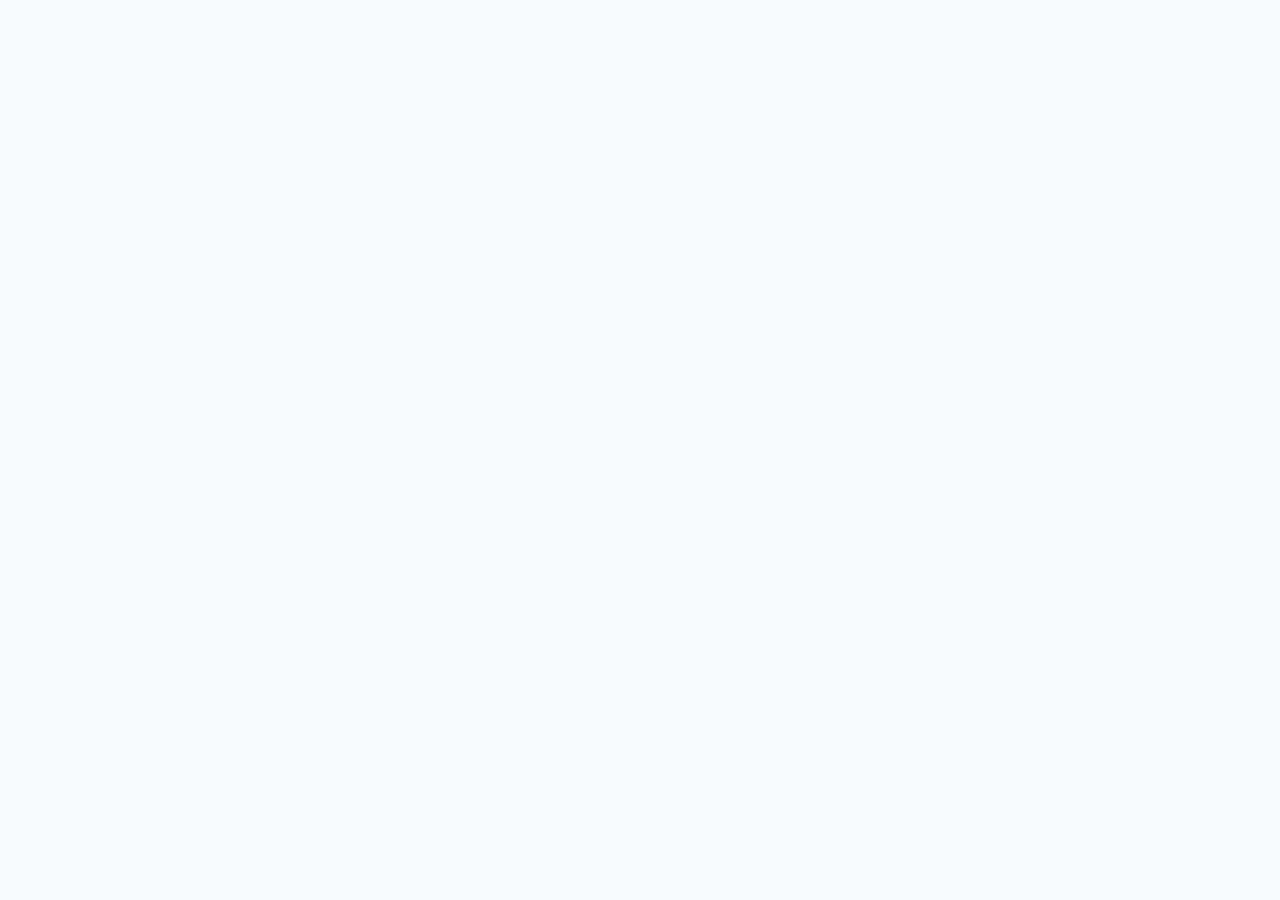
==== dashboard.html @ 974efc4f "first commit" ====
<!DOCTYPE html>
<html lang="en">
<head>
  <meta charset="UTF-8"/>
  <meta name="viewport" content="width=device-width, initial-scale=1.0"/>
  <title>GitHub Issues Tracker – Dashboard</title>
  <link rel="stylesheet" href="style.css" />
</head>
<body class="dashboard-body">

<nav class="navbar">
  <div class="nav-left">
    <img src="assets/github-logo.png" alt="GitHub Logo" class="nav-logo" />
    <span class="nav-brand">GitHub Issues Tracker</span>
  </div>
  <div class="nav-right">
    <div class="search-wrap">
      <svg width="14" height="14" viewBox="0 0 24 24" fill="none" stroke="#9CA3AF" stroke-width="2" stroke-linecap="round" stroke-linejoin="round">
        <circle cx="11" cy="11" r="8"/><line x1="21" y1="21" x2="16.65" y2="16.65"/>
      </svg>
      <input type="text" class="search-input" id="search-input" placeholder="Search issues..." oninput="onSearch()"/>
    </div>
    <button class="btn-new">+ New Issue</button>
  </div>
</nav>

<div class="main">
  <div class="tabs">
    <button class="tab active" data-tab="all"    onclick="setTab(this,'all')">All</button>
    <button class="tab"        data-tab="open"   onclick="setTab(this,'open')">Open</button>
    <button class="tab"        data-tab="closed" onclick="setTab(this,'closed')">Closed</button>
  </div>

  <div class="summary-bar">
    <div class="summary-left">
      <div class="summary-icon">
        <img src="assets/Aperture.png" alt="Issues Icon" />
      </div>
      <div>
        <div class="summary-num"><span id="count">0</span> Issues</div>
        <div class="summary-sub">Track and manage your project issues</div>
      </div>
    </div>
    <div class="legend">
      <div class="legend-item">
        <img src="assets/Open-Status.png" alt="Open" />
        Open
      </div>
      <div class="legend-item">
        <img src="assets/Closed-Status.png" alt="Closed" />
        Closed
      </div>
    </div>
  </div>

  <div class="spinner-wrap" id="spinner"><div class="spinner"></div></div>
  <div class="grid" id="grid" style="display:none;"></div>
  <div class="empty" id="empty" style="display:none;">No issues found.</div>
</div>

<div class="overlay" id="overlay" onclick="overlayClick(event)">
  <div class="modal" id="modal">
    <div class="modal-header-row">
      <span id="m-status" class="badge-status"></span>
      <span id="m-author-date" class="modal-author-date"></span>
    </div>
    <div class="modal-title" id="m-title"></div>
    <div class="modal-labels" id="m-labels"></div>
    <div class="modal-desc"   id="m-desc"></div>
    <div class="modal-meta">
      <div>
        <div class="meta-label">Assignee</div>
        <div class="meta-val" id="m-assignee"></div>
      </div>
      <div>
        <div class="meta-label">Priority</div>
        <div class="meta-val" id="m-priority"></div>
      </div>
    </div>
    <div class="modal-footer">
      <button class="btn-close" onclick="closeModal()">Close</button>
    </div>
  </div>
</div>

<script src="script.js"></script>
</body>
</html>
---- style.css ----
*, *::before, *::after {
  margin: 0; padding: 0; box-sizing: border-box;
}

body {
  font-family: -apple-system, BlinkMacSystemFont, "Segoe UI", Helvetica, Arial, sans-serif;
  font-size: 13px;
  background: #F8FAFC;
  color: #111827;
  min-height: 100vh;
}

body:not(.dashboard-body) {
  display: flex;
  align-items: center;
  justify-content: center;
}

.card {
  background: #ffffff;
  border: 1px solid #E4E4E7;
  border-radius: 8px;
  width: 340px;
  padding: 32px 28px 28px;
  display: flex;
  flex-direction: column;
  align-items: center;
}

.logo-wrap {
  width: 72px;
  height: 72px;
  border-radius: 50%;
  overflow: hidden;
  margin-bottom: 14px;
  border: 2px solid #E4E4E7;
  background: transparent;
  display: flex;
  align-items: center;
  justify-content: center;
}

.logo-wrap img {
  width: 100%;
  height: 100%;
  object-fit: cover;
  border-radius: 50%;
  display: block;
}

h1 {
  font-size: 18px;
  font-weight: 700;
  color: #111827;
  margin-bottom: 4px;
  text-align: center;
}

.subtitle {
  font-size: 13px;
  color: #6B7280;
  margin-bottom: 20px;
  text-align: center;
}

.error-box {
  display: none;
  width: 100%;
  background: #FEF2F2;
  border: 1px solid #FECACA;
  border-radius: 6px;
  padding: 8px 12px;
  font-size: 13px;
  color: #DC2626;
  margin-bottom: 12px;
  text-align: center;
}

.field {
  width: 100%;
  margin-bottom: 14px;
}

label {
  display: block;
  font-size: 13px;
  font-weight: 600;
  color: #374151;
  margin-bottom: 5px;
}

input[type="text"],
input[type="password"] {
  width: 100%;
  padding: 8px 10px;
  border: 1px solid #D1D5DB;
  border-radius: 6px;
  font-size: 13px;
  color: #111827;
  background: #fff;
  outline: none;
  transition: border-color 0.15s, box-shadow 0.15s;
}

input:focus {
  border-color: #4A00FF;
  box-shadow: 0 0 0 3px rgba(74,0,255,0.12);
}

input::placeholder { color: #9CA3AF; }

.hint {
  font-size: 11.5px;
  color: #4A00FF;
  margin-top: 4px;
  display: block;
}

.btn-signin {
  width: 100%;
  padding: 10px;
  background: #4A00FF;
  color: #fff;
  border: none;
  border-radius: 6px;
  font-size: 14px;
  font-weight: 600;
  cursor: pointer;
  margin-top: 4px;
  margin-bottom: 16px;
  transition: background 0.15s;
}

.btn-signin:hover { background: #3800cc; }

.or-row {
  width: 100%;
  display: flex;
  align-items: center;
  gap: 10px;
  margin-bottom: 16px;
}

.or-line { flex: 1; height: 1px; background: #E4E4E7; }
.or-text { font-size: 12px; color: #9CA3AF; white-space: nowrap; }

.demo-box {
  width: 100%;
  background: #F9FAFB;
  border: 1px dashed #D1D5DB;
  border-radius: 6px;
  padding: 12px 16px;
  text-align: center;
}

.demo-title { font-size: 12px; color: #9CA3AF; margin-bottom: 6px; }
.demo-box p { font-size: 13px; color: #374151; line-height: 1.7; }
.demo-box strong { color: #111827; }

/* ─── NAVBAR ─────────────────────────────────────── */

.navbar {
  background: #fff;
  border-bottom: 1px solid #E4E4E7;
  height: 56px;
  display: flex;
  align-items: center;
  justify-content: space-between;
  padding: 0 32px;
  position: sticky;
  top: 0;
  z-index: 50;
}

.nav-left { display: flex; align-items: center; gap: 10px; }
.nav-brand { font-size: 15px; font-weight: 700; color: #111827; }
.nav-logo { width: 28px; height: 28px; border-radius: 50%; object-fit: cover; display: block; }
.nav-right { display: flex; align-items: center; gap: 12px; }

/* ── FIX 1: Search icon overlap ── */
.search-wrap {
  position: relative;
  display: flex;
  align-items: center;
}

.search-wrap svg {
  position: absolute;
  left: 10px;
  pointer-events: none;
  z-index: 1;
}

.search-input {
  padding: 7px 12px 7px 34px; /* ← increased from 30px to 34px — icon no longer overlaps */
  border: 1px solid #D1D5DB;
  border-radius: 6px;
  font-size: 13px;
  color: #374151;
  background: #F9FAFB;
  width: 220px;
  outline: none;
  transition: border 0.15s, box-shadow 0.15s, width 0.2s;
}

.search-input::placeholder { color: #9CA3AF; }

.search-input:focus {
  border-color: #4A00FF;
  box-shadow: 0 0 0 3px rgba(74,0,255,0.10);
  background: #fff;
  width: 270px;
}

.btn-new {
  background: #4A00FF;
  color: #fff;
  border: none;
  border-radius: 6px;
  padding: 8px 16px;
  font-size: 13px;
  font-weight: 600;
  cursor: pointer;
  white-space: nowrap;
  transition: background 0.15s;
}

.btn-new:hover { background: #3800cc; }

/* ─── MAIN ───────────────────────────────────────── */

.main { max-width: 1200px; margin: 0 auto; padding: 28px 24px 60px; }

.tabs {
  display: inline-flex;
  background: #F3F4F6;
  border: 1px solid #E4E4E7;
  border-radius: 8px;
  padding: 4px;
  gap: 2px;
  margin-bottom: 24px;
}

.tab {
  padding: 6px 22px;
  border: none;
  border-radius: 6px;
  font-size: 13px;
  font-weight: 500;
  cursor: pointer;
  background: transparent;
  color: #6B7280;
  transition: all 0.15s;
}

.tab:hover { background: #E9EBEE; color: #111827; }
.tab.active { background: #4A00FF; color: #fff; }

/* ─── SUMMARY BAR ────────────────────────────────── */

.summary-bar {
  background: #fff;
  border: 1px solid #E4E4E7;
  border-radius: 8px;
  padding: 16px 20px;
  display: flex;
  align-items: center;
  justify-content: space-between;
  margin-bottom: 20px;
}

.summary-left { display: flex; align-items: center; gap: 14px; }

.summary-icon {
  width: 40px; height: 40px;
  border-radius: 50%;
  overflow: hidden;
  flex-shrink: 0;
  display: flex;
  align-items: center;
  justify-content: center;
  background: #EEF2FF;
}

.summary-icon img { width: 100%; height: 100%; object-fit: cover; border-radius: 50%; }
.summary-num { font-size: 16px; font-weight: 700; color: #111827; }
.summary-sub { font-size: 12px; color: #6B7280; margin-top: 2px; }

.legend { display: flex; align-items: center; gap: 16px; font-size: 13px; color: #374151; }
.legend-item { display: flex; align-items: center; gap: 6px; }
.legend-item img { width: 18px; height: 18px; object-fit: contain; display: block; flex-shrink: 0; }

/* ─── SPINNER ────────────────────────────────────── */

.spinner-wrap { display: flex; justify-content: center; padding: 80px 0; }
.spinner {
  width: 36px; height: 36px;
  border: 3px solid #E4E4E7;
  border-top-color: #4A00FF;
  border-radius: 50%;
  animation: spin 0.65s linear infinite;
}
@keyframes spin { to { transform: rotate(360deg); } }

/* ─── GRID ───────────────────────────────────────── */

.grid { display: grid; grid-template-columns: repeat(4, 1fr); gap: 16px; }

/* ─── CARDS ──────────────────────────────────────── */

.card {
  background: #fff;
  border: 1px solid #E4E4E7;
  border-radius: 8px;
  overflow: hidden;
  cursor: pointer;
  display: flex;
  flex-direction: column;
  transition: box-shadow 0.15s, transform 0.15s;
}

.card:hover { box-shadow: 0 4px 18px rgba(0,0,0,0.10); transform: translateY(-2px); }
.card.open   { border-top: 3px solid #00A96E; }
.card.closed { border-top: 3px solid #4A00FF; }

.card-body { padding: 14px 14px 10px; flex: 1; display: flex; flex-direction: column; }

.card-top {
  display: flex;
  align-items: center;
  justify-content: space-between;
  margin-bottom: 9px;
}

/* ── FIX 2: Badge is now image-only, no text ── */
.badge-status {
  display: inline-flex;
  align-items: center;
  justify-content: center;
  padding: 3px;
  border-radius: 20px;
  line-height: 1;
}

.badge-status img {
  width: 22px;
  height: 22px;
  object-fit: contain;
  display: block;
  flex-shrink: 0;
}


.badge-status.open   { background: #DCFCE7; }
.badge-status.closed { background: #EDE9FE; }

.badge-pri { font-size: 11px; font-weight: 600; padding: 3px 9px; border-radius: 20px; }
.pri-high   { background: #FEE2E2; color: #DC2626; }
.pri-medium { background: #FEF9C3; color: #92400E; }
.pri-low    { background: #F3F4F6; color: #6B7280; }

.card-title {
  font-size: 13px; font-weight: 700; color: #111827;
  line-height: 1.4; margin-bottom: 6px;
  display: -webkit-box; -webkit-line-clamp: 2; -webkit-box-orient: vertical; overflow: hidden;
}

.card-desc {
  font-size: 12px; color: #6B7280; line-height: 1.5; flex: 1;
  display: -webkit-box; -webkit-line-clamp: 2; -webkit-box-orient: vertical;
  overflow: hidden; margin-bottom: 10px;
}

.card-labels { display: flex; flex-wrap: wrap; gap: 4px; margin-bottom: 10px; }

.label-tag {
  font-size: 11px; font-weight: 500; padding: 2px 8px;
  border-radius: 20px; border: 1px solid transparent;
}

.lbl-bug           { background: #FEE2E2; color: #DC2626; border-color: #FECACA; }
.lbl-enhancement   { background: #DBEAFE; color: #1D4ED8; border-color: #BFDBFE; }
.lbl-help-wanted   { background: #DCFCE7; color: #15803D; border-color: #BBF7D0; }
.lbl-documentation { background: #FEF9C3; color: #92400E; border-color: #FDE68A; }
.lbl-default       { background: #F3F4F6; color: #374151; border-color: #E5E7EB; }

.card-foot {
  padding: 8px 14px 12px;
  border-top: 1px solid #F3F4F6;
  font-size: 11px; color: #6B7280;
  display: flex; flex-direction: column; gap: 2px;
}

.card-author { font-weight: 600; color: #374151; }
.empty { text-align: center; padding: 80px 0; font-size: 15px; color: #9CA3AF; }

/* ─── MODAL ──────────────────────────────────────── */

.overlay {
  display: none; position: fixed; inset: 0;
  background: rgba(17,24,39,0.45); z-index: 200;
  align-items: center; justify-content: center; padding: 20px;
}

.overlay.show { display: flex; }

.modal {
  background: #fff; border-radius: 10px; width: 100%;
  max-width: 460px; max-height: 90vh; overflow-y: auto; padding: 24px;
  box-shadow: 0 12px 40px rgba(0,0,0,0.18); animation: pop 0.18s ease;
}

@keyframes pop {
  from { opacity: 0; transform: scale(0.95) translateY(12px); }
  to   { opacity: 1; transform: scale(1) translateY(0); }
}

.modal-header-row { display: flex; align-items: center; gap: 8px; flex-wrap: wrap; margin-bottom: 10px; }
.modal-author-date { font-size: 12px; color: #6B7280; }

.modal-title { font-size: 19px; font-weight: 700; color: #111827; line-height: 1.4; margin-bottom: 12px; }
.modal-labels { display: flex; flex-wrap: wrap; gap: 5px; margin-bottom: 14px; }

.modal-desc {
  font-size: 14px; color: #374151; line-height: 1.75;
  border-top: 1px solid #F3F4F6; padding-top: 14px; margin-bottom: 16px;
}

.modal-meta {
  display: grid; grid-template-columns: 1fr 1fr; gap: 16px;
  border-top: 1px solid #F3F4F6; padding-top: 14px; margin-bottom: 16px;
}

.meta-label {
  font-size: 11px; font-weight: 700; text-transform: uppercase;
  letter-spacing: 0.06em; color: #9CA3AF; margin-bottom: 4px;
}

.meta-val { font-size: 14px; font-weight: 600; color: #111827; }
.modal-pri-badge { display: inline-block; font-size: 12px; font-weight: 700; padding: 3px 10px; border-radius: 20px; }
.modal-footer { display: flex; justify-content: flex-end; border-top: 1px solid #F3F4F6; padding-top: 14px; }

.btn-close {
  background: #4A00FF; color: #fff; border: none; border-radius: 6px;
  padding: 9px 24px; font-size: 14px; font-weight: 600; cursor: pointer; transition: background 0.15s;
}

.btn-close:hover { background: #3800cc; }

/* ─── MODAL BADGE with text ──────────────────────── */
.modal-badge-status {
  display: inline-flex;
  align-items: center;
  gap: 5px;
  font-size: 11px;
  font-weight: 600;
  padding: 3px 9px 3px 5px;
  border-radius: 20px;
}

.modal-badge-status img { width: 14px; height: 14px; object-fit: contain; }
.modal-badge-status.open   { background: #DCFCE7; color: #15803D; }
.modal-badge-status.closed { background: #EDE9FE; color: #6D28D9; }

/* ─── RESPONSIVE ─────────────────────────────────── */

@media (max-width: 1050px) { .grid { grid-template-columns: repeat(3, 1fr); } }
@media (max-width: 720px)  { .grid { grid-template-columns: repeat(2, 1fr); } }
@media (max-width: 480px)  {
  .grid { grid-template-columns: 1fr; }
  .navbar { padding: 0 16px; }
  .nav-brand { font-size: 13px; }
  .search-input { width: 130px; }
  .main { padding: 16px 12px 40px; }
}
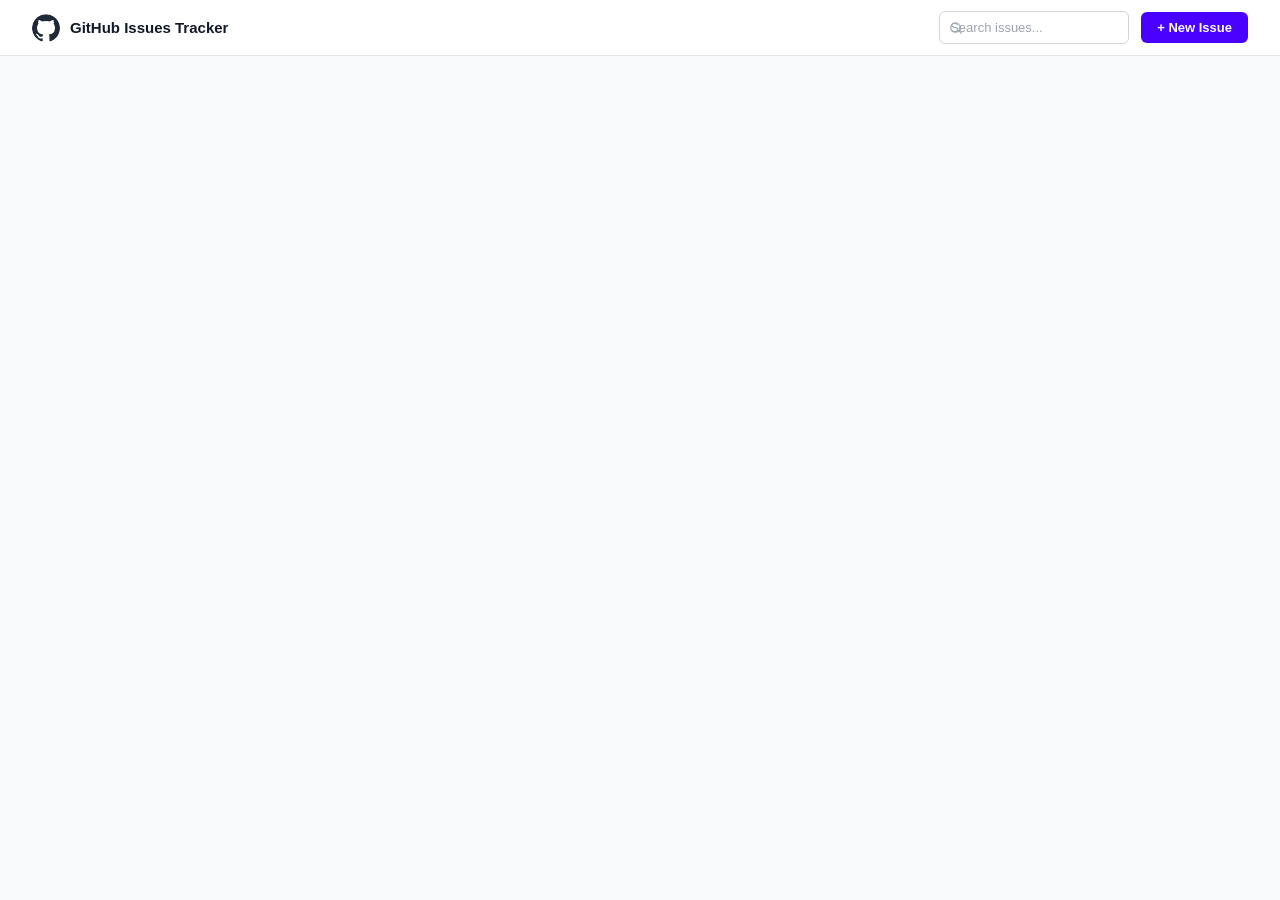
==== commit 0bea75e5: "adding the navbar and essentials" ====
--- a/dashboard.html
+++ b/dashboard.html
@@ -22,67 +22,4 @@
     </div>
     <button class="btn-new">+ New Issue</button>
   </div>
-</nav>
-
-<div class="main">
-  <div class="tabs">
-    <button class="tab active" data-tab="all"    onclick="setTab(this,'all')">All</button>
-    <button class="tab"        data-tab="open"   onclick="setTab(this,'open')">Open</button>
-    <button class="tab"        data-tab="closed" onclick="setTab(this,'closed')">Closed</button>
-  </div>
-
-  <div class="summary-bar">
-    <div class="summary-left">
-      <div class="summary-icon">
-        <img src="assets/Aperture.png" alt="Issues Icon" />
-      </div>
-      <div>
-        <div class="summary-num"><span id="count">0</span> Issues</div>
-        <div class="summary-sub">Track and manage your project issues</div>
-      </div>
-    </div>
-    <div class="legend">
-      <div class="legend-item">
-        <img src="assets/Open-Status.png" alt="Open" />
-        Open
-      </div>
-      <div class="legend-item">
-        <img src="assets/Closed-Status.png" alt="Closed" />
-        Closed
-      </div>
-    </div>
-  </div>
-
-  <div class="spinner-wrap" id="spinner"><div class="spinner"></div></div>
-  <div class="grid" id="grid" style="display:none;"></div>
-  <div class="empty" id="empty" style="display:none;">No issues found.</div>
-</div>
-
-<div class="overlay" id="overlay" onclick="overlayClick(event)">
-  <div class="modal" id="modal">
-    <div class="modal-header-row">
-      <span id="m-status" class="badge-status"></span>
-      <span id="m-author-date" class="modal-author-date"></span>
-    </div>
-    <div class="modal-title" id="m-title"></div>
-    <div class="modal-labels" id="m-labels"></div>
-    <div class="modal-desc"   id="m-desc"></div>
-    <div class="modal-meta">
-      <div>
-        <div class="meta-label">Assignee</div>
-        <div class="meta-val" id="m-assignee"></div>
-      </div>
-      <div>
-        <div class="meta-label">Priority</div>
-        <div class="meta-val" id="m-priority"></div>
-      </div>
-    </div>
-    <div class="modal-footer">
-      <button class="btn-close" onclick="closeModal()">Close</button>
-    </div>
-  </div>
-</div>
-
-<script src="script.js"></script>
-</body>
-</html>+</nav>
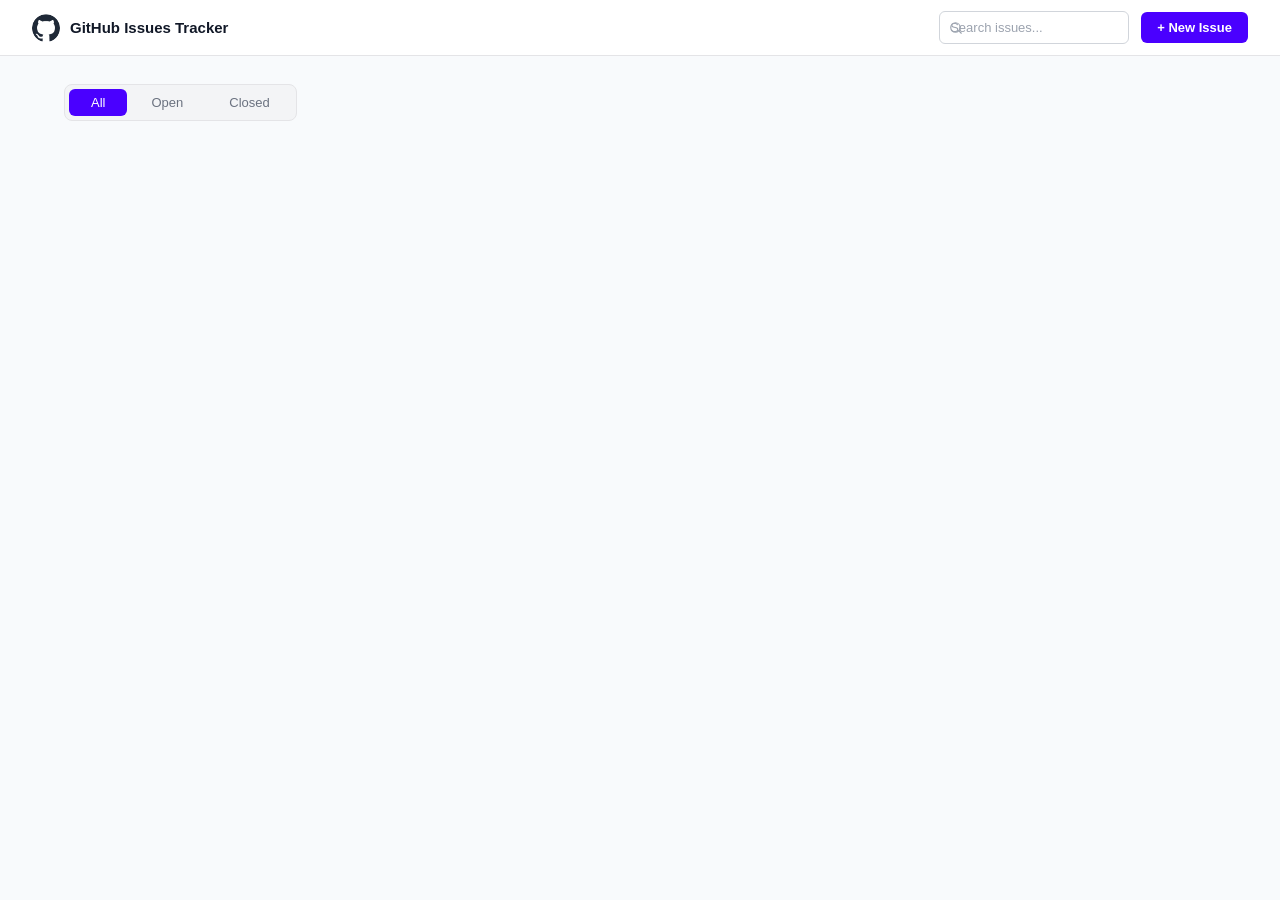
==== commit 9f6c117b: "adding the tab bar" ====
--- a/dashboard.html
+++ b/dashboard.html
@@ -22,4 +22,11 @@
     </div>
     <button class="btn-new">+ New Issue</button>
   </div>
-</nav>+</nav>
+
+<div class="main">
+  <div class="tabs">
+    <button class="tab active" data-tab="all"    onclick="setTab(this,'all')">All</button>
+    <button class="tab"        data-tab="open"   onclick="setTab(this,'open')">Open</button>
+    <button class="tab"        data-tab="closed" onclick="setTab(this,'closed')">Closed</button>
+  </div>
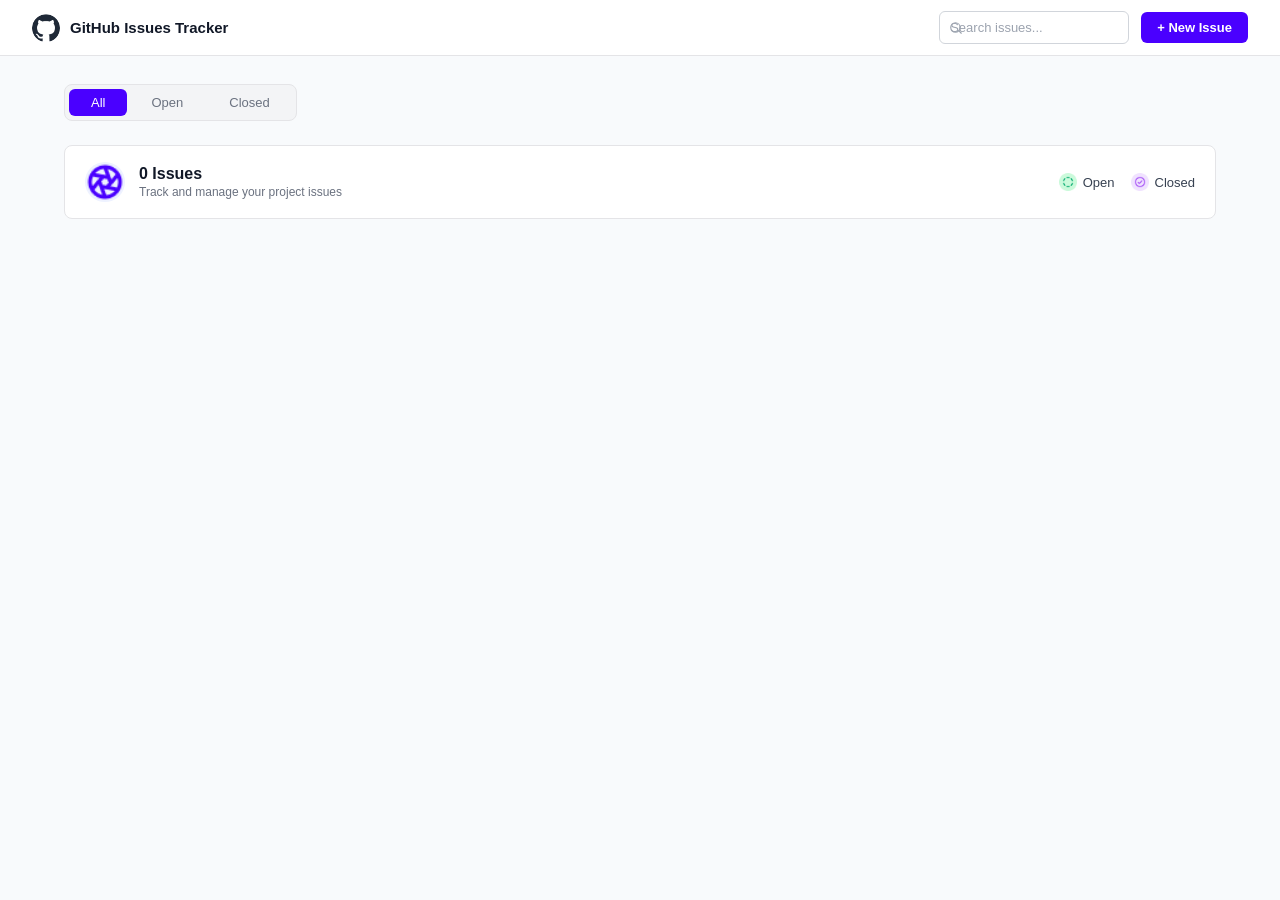
==== commit a491e1c7: "adding the summary bar" ====
--- a/dashboard.html
+++ b/dashboard.html
@@ -29,4 +29,26 @@
     <button class="tab active" data-tab="all"    onclick="setTab(this,'all')">All</button>
     <button class="tab"        data-tab="open"   onclick="setTab(this,'open')">Open</button>
     <button class="tab"        data-tab="closed" onclick="setTab(this,'closed')">Closed</button>
+  </div>
+
+  <div class="summary-bar">
+    <div class="summary-left">
+      <div class="summary-icon">
+        <img src="assets/Aperture.png" alt="Issues Icon" />
+      </div>
+      <div>
+        <div class="summary-num"><span id="count">0</span> Issues</div>
+        <div class="summary-sub">Track and manage your project issues</div>
+      </div>
+    </div>
+    <div class="legend">
+      <div class="legend-item">
+        <img src="assets/Open-Status.png" alt="Open" />
+        Open
+      </div>
+      <div class="legend-item">
+        <img src="assets/Closed-Status.png" alt="Closed" />
+        Closed
+      </div>
+    </div>
   </div>
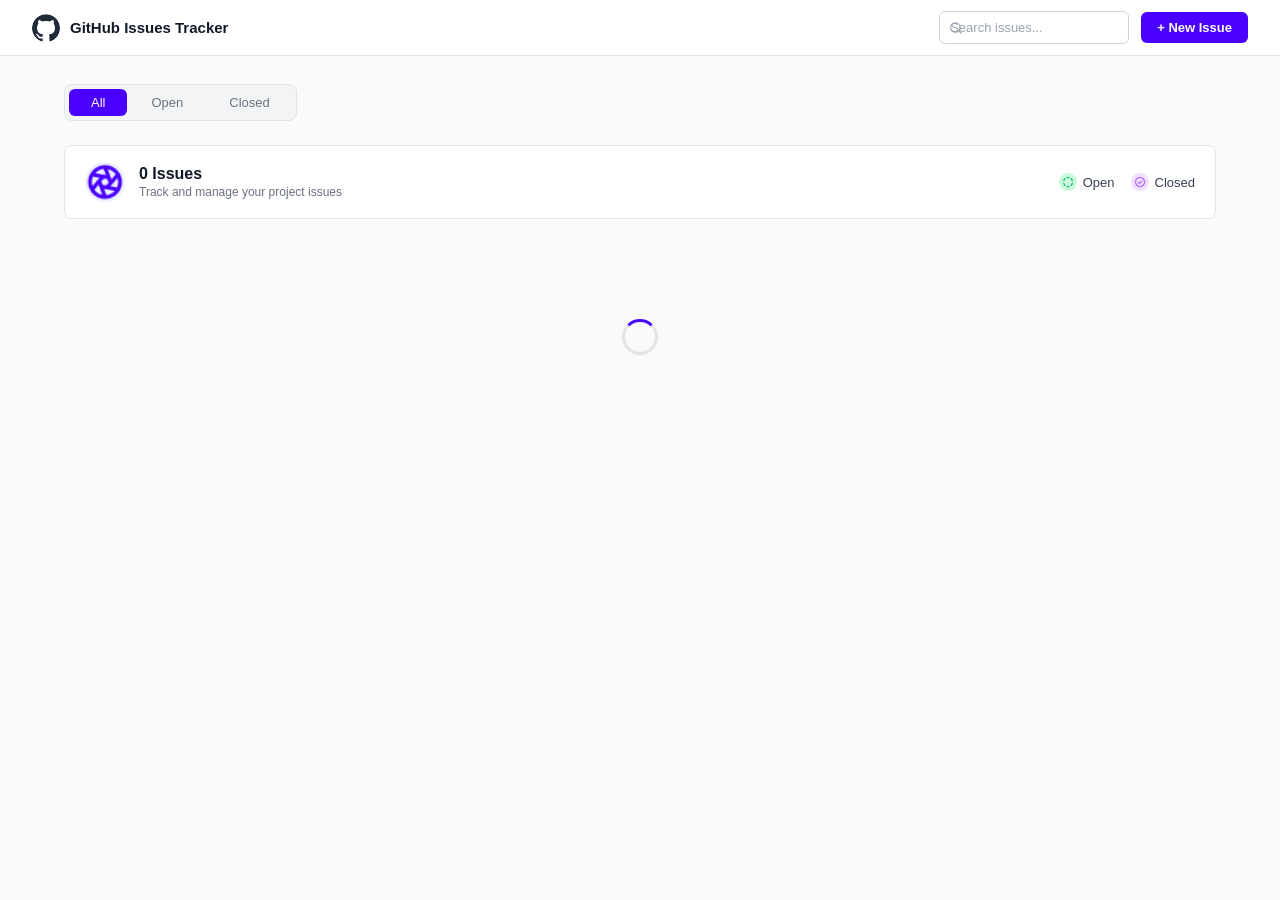
==== commit 7cdaa8e3: "adding overlay" ====
--- a/dashboard.html
+++ b/dashboard.html
@@ -51,4 +51,16 @@
         Closed
       </div>
     </div>
-  </div>+  </div>
+
+    <div class="spinner-wrap" id="spinner"><div class="spinner"></div></div>
+  <div class="grid" id="grid" style="display:none;"></div>
+  <div class="empty" id="empty" style="display:none;">No issues found.</div>
+</div>
+
+<div class="overlay" id="overlay" onclick="overlayClick(event)">
+  <div class="modal" id="modal">
+    <div class="modal-header-row">
+      <span id="m-status"></span>
+      <span id="m-author-date" class="modal-author-date"></span>
+    </div>
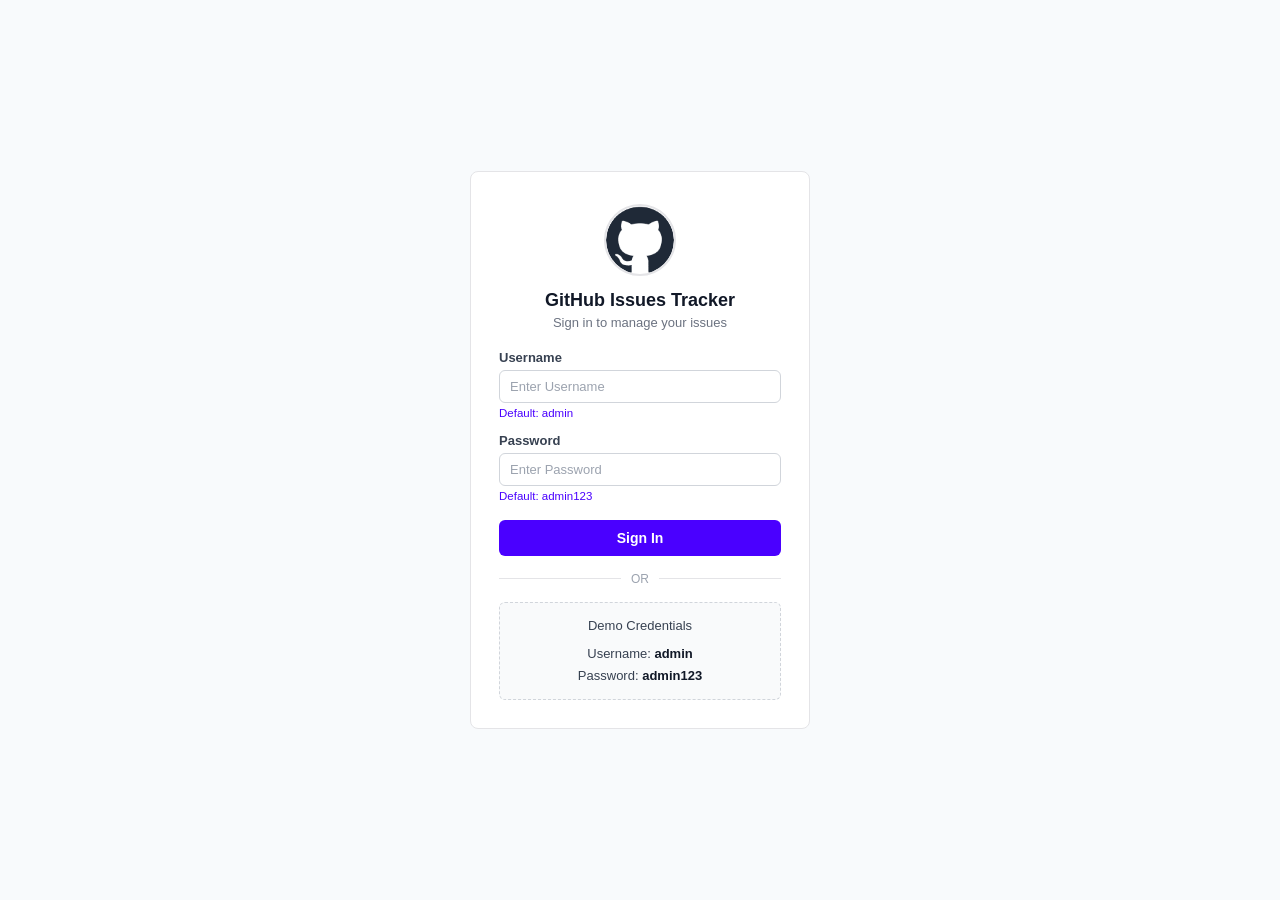
==== commit 6147c2fc: "intigrating script" ====
--- a/dashboard.html
+++ b/dashboard.html
@@ -63,4 +63,25 @@
     <div class="modal-header-row">
       <span id="m-status"></span>
       <span id="m-author-date" class="modal-author-date"></span>
-    </div>+    </div>
+     <div class="modal-title" id="m-title"></div>
+    <div class="modal-labels" id="m-labels"></div>
+    <div class="modal-desc"   id="m-desc"></div>
+    <div class="modal-meta">
+      <div>
+        <div class="meta-label">Assignee</div>
+        <div class="meta-val" id="m-assignee"></div>
+      </div>
+      <div>
+        <div class="meta-label">Priority</div>
+        <div class="meta-val" id="m-priority"></div>
+      </div>
+    </div>
+    <div class="modal-footer">
+      <button class="btn-close" onclick="closeModal()">Close</button>
+    </div>
+  </div>
+</div>
+<script src="script.js"></script>
+</body>
+</html>
